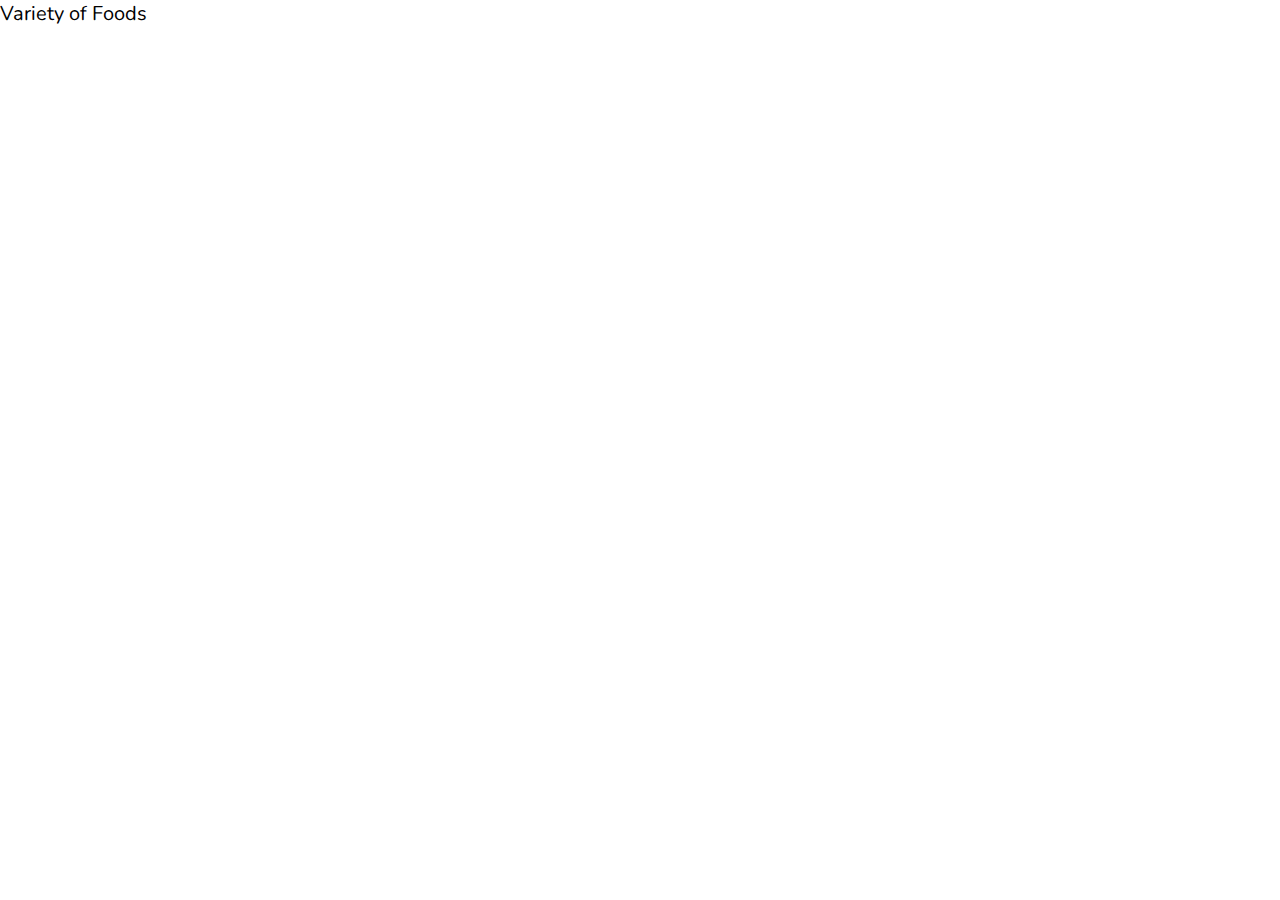
==== project1/index.html @ a5b1af3d "Project starter" ====
<!DOCTYPE html>
<html lang="en">
<head>
  <meta charset="UTF-8">
  <meta http-equiv="X-UA-Compatible" content="IE=edge">
  <meta name="viewport" content="width=device-width, initial-scale=1.0">
  <title>Foods</title>
  <link rel="stylesheet" href="https://cdnjs.cloudflare.com/ajax/libs/font-awesome/6.1.2/css/all.min.css" integrity="sha512-1sCRPdkRXhBV2PBLUdRb4tMg1w2YPf37qatUFeS7zlBy7jJI8Lf4VHwWfZZfpXtYSLy85pkm9GaYVYMfw5BC1A==" crossorigin="anonymous" referrerpolicy="no-referrer" />
  <link rel="stylesheet" href="style.css">
</head>
<body>
  <div class="container">
    <!-- Section 1 -->
    <section class="section-1">
      <h1 class="section-heading">
        Variety of Foods
      </h1>
      <div class="section-1-icons">
        <i class="fas fa-egg"></i>
        <i class="fas fa-stroopwafel"></i>
        <i class="fas fa-cheese"></i>
        <i class="fas fa-hotdog"></i>
        <i class="fas fa-drumstick-bite"></i>
        <i class="fas fa-apple-alt"></i>
        <i class="fas fa-ice-cream"></i>
        <i class="fas fa-fish"></i>
        <i class="fas fa-cookie"></i>
        <i class="fas fa-seedling"></i>
      </div>
    </section>
    <!-- End of Section 1 -->
  </div>

  <script src="script.js"></script>
</body>
</html>
---- project1/style.css ----
@import url('https://fonts.googleapis.com/css2?family=Nunito:wght@200;300;400;600;700;800;900&display=swap');

/* Common Styles */
* {
  margin: 0;
  padding: 0;
  box-sizing: border-box;
  text-decoration: none;
  outline: none;
  font-family: 'Nunito', sans-serif;
  font-weight: 400;
}

html {
  font-size: 62.5%;
}
/* End of Common Styles */
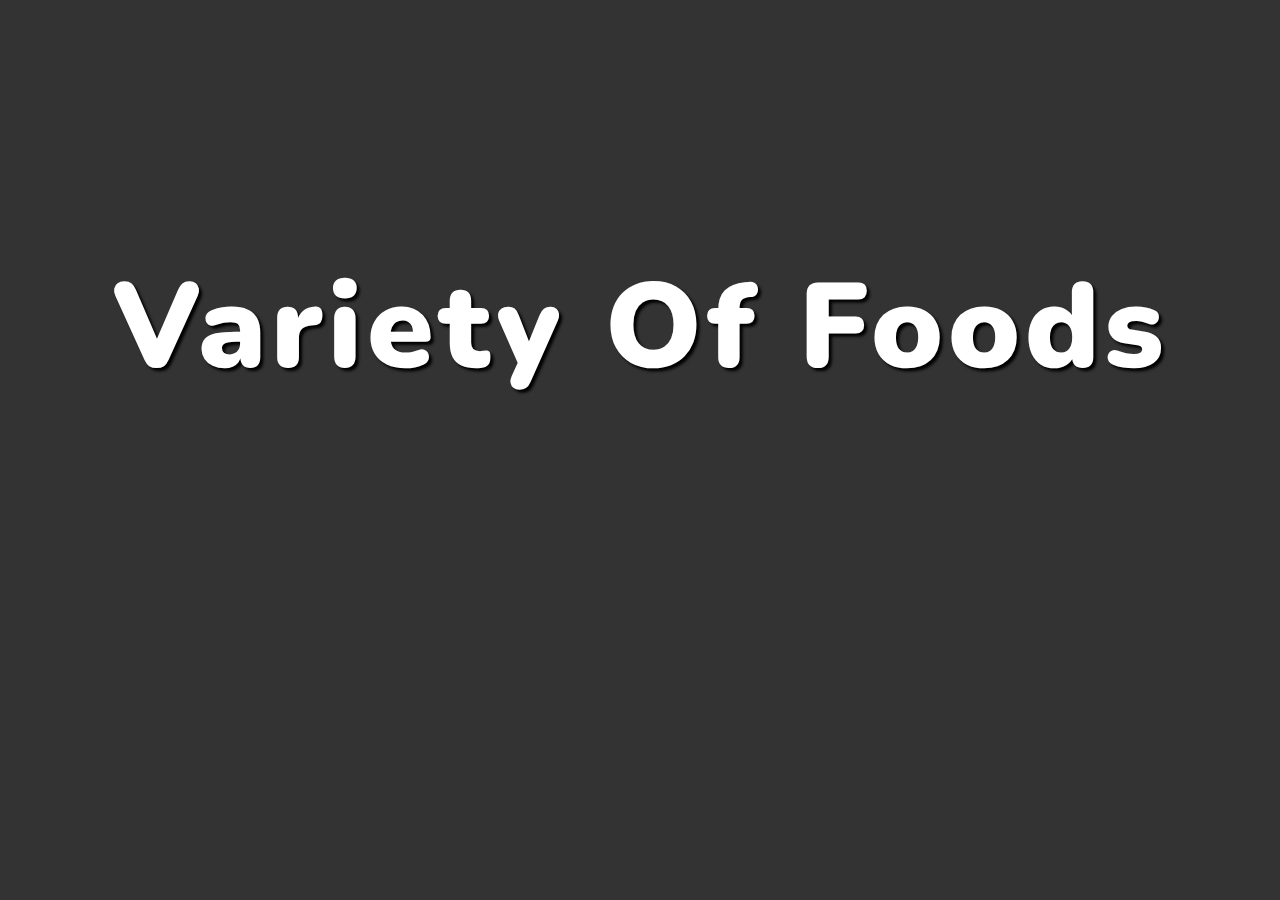
==== commit 7494fb53: "project1 - landing page &  icon slide show" ====
--- a/project1/index.html
+++ b/project1/index.html
@@ -16,7 +16,7 @@
         Variety of Foods
       </h1>
       <div class="section-1-icons">
-        <i class="fas fa-egg"></i>
+        <i class="fas fa-egg change"></i>
         <i class="fas fa-stroopwafel"></i>
         <i class="fas fa-cheese"></i>
         <i class="fas fa-hotdog"></i>
--- a/project1/style.css
+++ b/project1/style.css
@@ -14,4 +14,40 @@
 html {
   font-size: 62.5%;
 }
-/* End of Common Styles */+/* End of Common Styles */
+
+/* Section 1 */
+.section-1 {
+  width: 100%;
+  height: 100vh;
+  background-color: #333;
+  display: flex;
+  flex-direction: column;
+  align-items: center;
+  justify-content: space-evenly;
+}
+
+.section-heading {
+  font-size: 12rem;
+  font-weight: 900;
+  color: #FFF;
+  text-align: center;
+  text-transform: capitalize;
+  letter-spacing: 0.5rem;
+  text-shadow: .3rem .3rem .3rem #000;
+}
+
+.section-1-icons i {
+  font-size: 35rem;
+  color: #a79a2d;
+  position: absolute;
+  transform: translate(-50%, -50%) scale(0);
+  text-shadow: .2rem .2rem .2rem #000;
+  transition: transform 0.3s;
+}
+
+.section-1-icons i.change {
+  transform: translate(-50%, -50%) scale(1);
+  transition: transform 0.3s 0.3s;
+}
+/* End of Section 1 */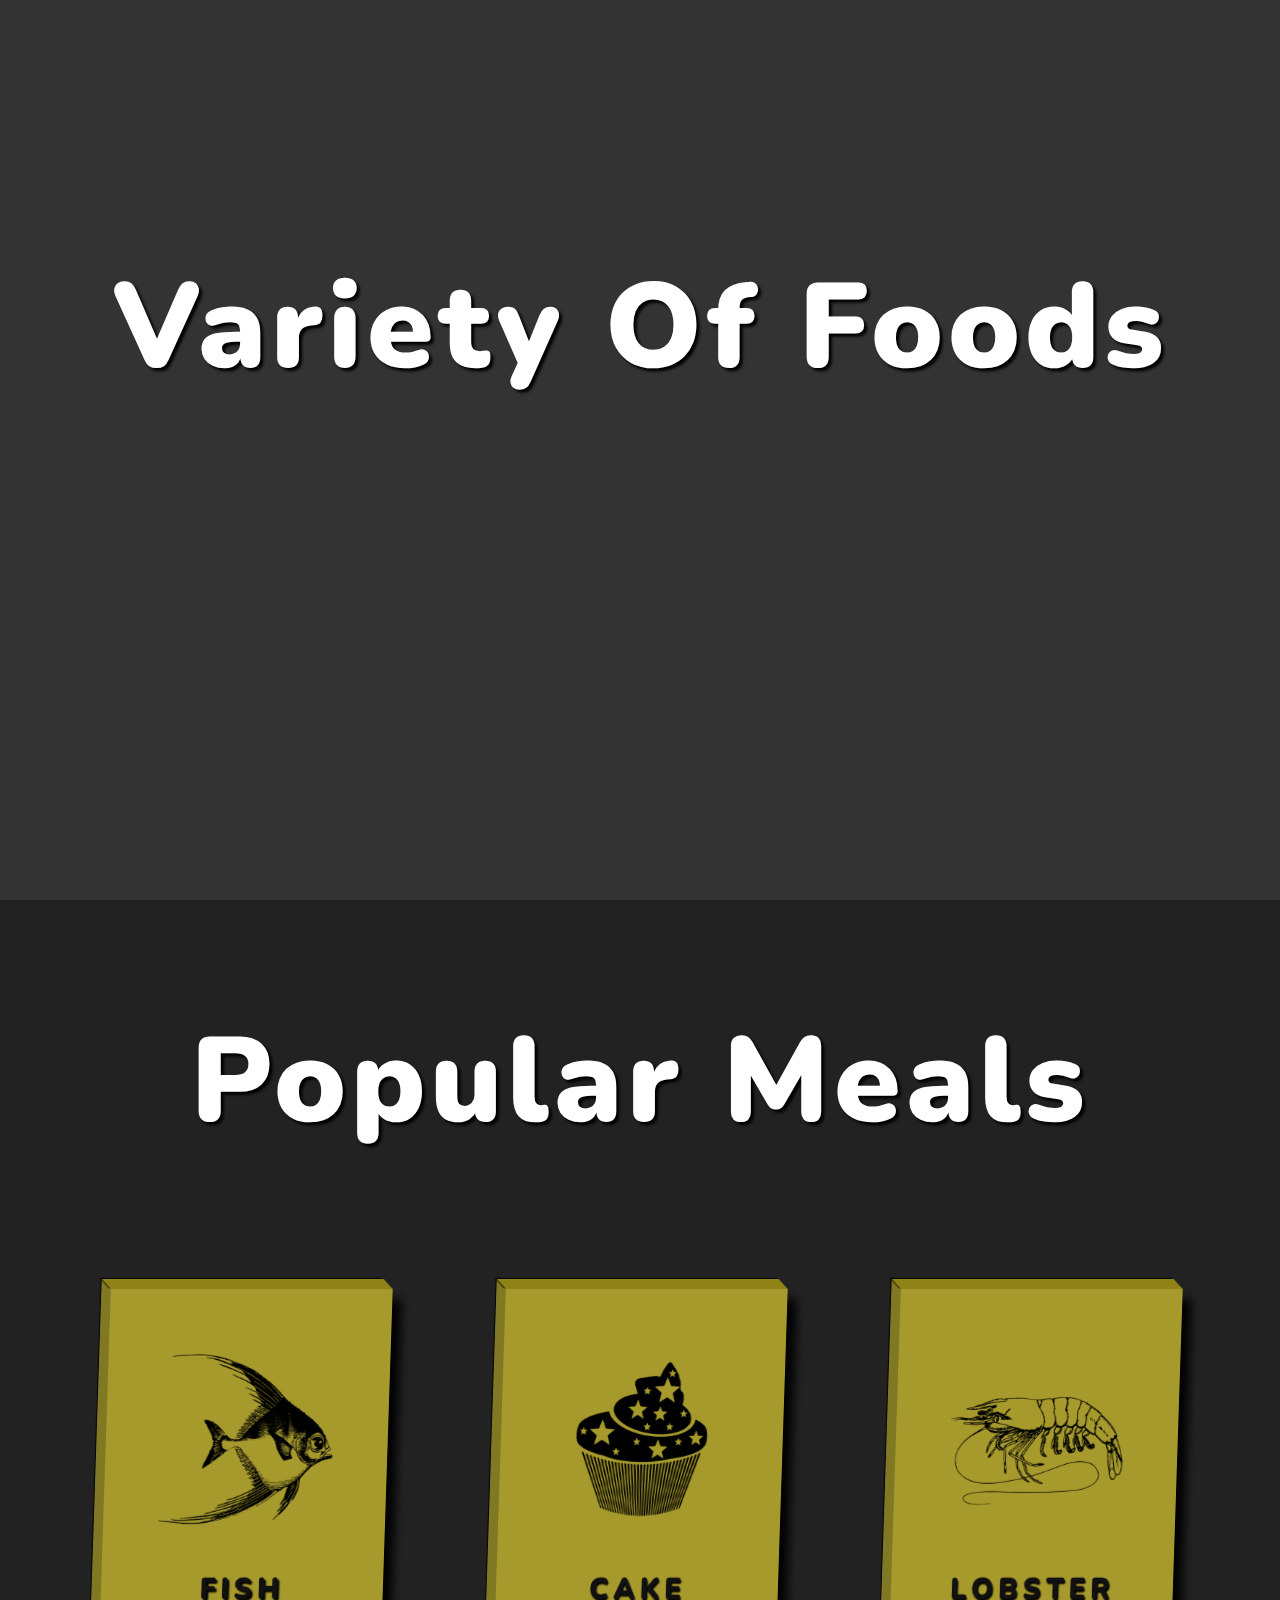
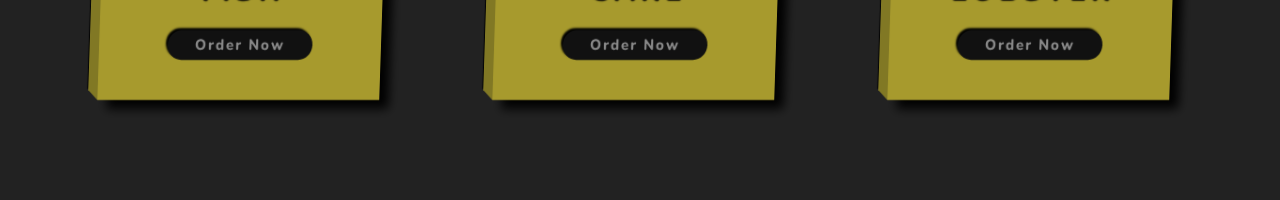
==== commit 7f79f381: "project1 - 3D cards" ====
--- a/project1/index.html
+++ b/project1/index.html
@@ -31,6 +31,28 @@
     <!-- End of Section 1 -->
   </div>
 
+  <!-- Section 2 -->
+  <section class="section-2">
+    <h1 class="section-heading">popular meals</h1>
+    <div class="cards-container">
+      <div class="card">
+        <img src="images/card-img-1.png" alt="fish" class="card-img">
+        <h3 class="card-name">Fish</h3>
+        <button class="card-btn">Order now</button>
+      </div>
+      <div class="card">
+        <img src="images/card-img-2.png" alt="cupcake" class="card-img">
+        <h3 class="card-name">Cake</h3>
+        <button class="card-btn">Order now</button>
+      </div>
+      <div class="card">
+        <img src="images/card-img-3.png" alt="lobster" class="card-img">
+        <h3 class="card-name">Lobster</h3>
+        <button class="card-btn">Order now</button>
+      </div>
+    </div>
+  </section>
+  <!-- End of Section 2 -->
   <script src="script.js"></script>
 </body>
 </html>--- a/project1/style.css
+++ b/project1/style.css
@@ -14,6 +14,16 @@
 html {
   font-size: 62.5%;
 }
+
+.section-heading {
+  font-size: 12rem;
+  font-weight: 900;
+  color: #FFF;
+  text-align: center;
+  text-transform: capitalize;
+  letter-spacing: 0.5rem;
+  text-shadow: .3rem .3rem .3rem #000;
+}
 /* End of Common Styles */
 
 /* Section 1 */
@@ -27,19 +37,9 @@
   justify-content: space-evenly;
 }
 
-.section-heading {
-  font-size: 12rem;
-  font-weight: 900;
-  color: #FFF;
-  text-align: center;
-  text-transform: capitalize;
-  letter-spacing: 0.5rem;
-  text-shadow: .3rem .3rem .3rem #000;
-}
-
 .section-1-icons i {
   font-size: 35rem;
-  color: #a79a2d;
+  color: #A79A2D;
   position: absolute;
   transform: translate(-50%, -50%) scale(0);
   text-shadow: .2rem .2rem .2rem #000;
@@ -50,4 +50,95 @@
   transform: translate(-50%, -50%) scale(1);
   transition: transform 0.3s 0.3s;
 }
-/* End of Section 1 */+/* End of Section 1 */
+
+/* Section 2 */
+.section-2 {
+  width: 100%;
+  height: 100vh;
+  background-color: #222;
+  display: flex;
+  flex-direction: column;
+  justify-content: space-between;
+  padding: 10rem 0;
+}
+
+.cards-container {
+  display: flex;
+  justify-content: space-evenly;
+}
+
+.card {
+  width: 30rem;
+  background-color: #A79A2D;
+  padding: 4rem;
+  display: flex;
+  flex-direction: column;
+  justify-content: space-between;
+  align-items: center;
+  box-shadow: 1rem 1rem 1rem #000;
+  position: relative;
+  transform: rotateY(20deg) skewX(-2deg);
+  transition: transform .5s, box-shadow .5s;
+}
+
+.card::before {
+  content: "";
+  height: 100%;
+  width: 1rem;
+  background-color: #817824;
+  position: absolute;
+  top: 0;
+  left: -1rem;
+  transform: skewY(45deg);
+  transform-origin: right;
+  box-shadow: -0.1rem -0.1rem 0.1rem #000;
+}
+
+.card::after {
+  content: "";
+  height: 1rem;
+  width: 100%;
+  background-color: #8F8317;
+  position: absolute;
+  top: -1rem;
+  left: 0;
+  transform: skewX(45deg);
+  transform-origin: bottom;
+  box-shadow: -0.1rem -0.1rem 0.1rem #000;
+}
+
+.card:hover {
+  transform: rotateY(20deg) skewX(-2deg) translateY(-3rem);
+  box-sizing: 2rem 2rem 2rem #000;
+}
+
+.card-img {
+  width: 100%;
+}
+
+.card-name {
+  font-size: 3rem;
+  font-weight: 900;
+  text-transform: uppercase;
+  letter-spacing: 0.5rem;
+  color: #111;
+  margin: 2rem 0;
+  text-shadow: .15rem .15rem .15rem #000;
+}
+
+.card-btn {
+  width: 70%;
+  background-color: #111;
+  color: #888;
+  border-radius: 5rem;
+  font-size: 1.5rem;
+  font-weight: 800;
+  letter-spacing: .2rem;
+  text-transform: capitalize;
+  border: none;
+  padding: .5rem 0;
+  cursor: pointer;
+  box-shadow: -0.2rem -0.2rem 0.2rem #000;
+}
+/* End of Section 2 */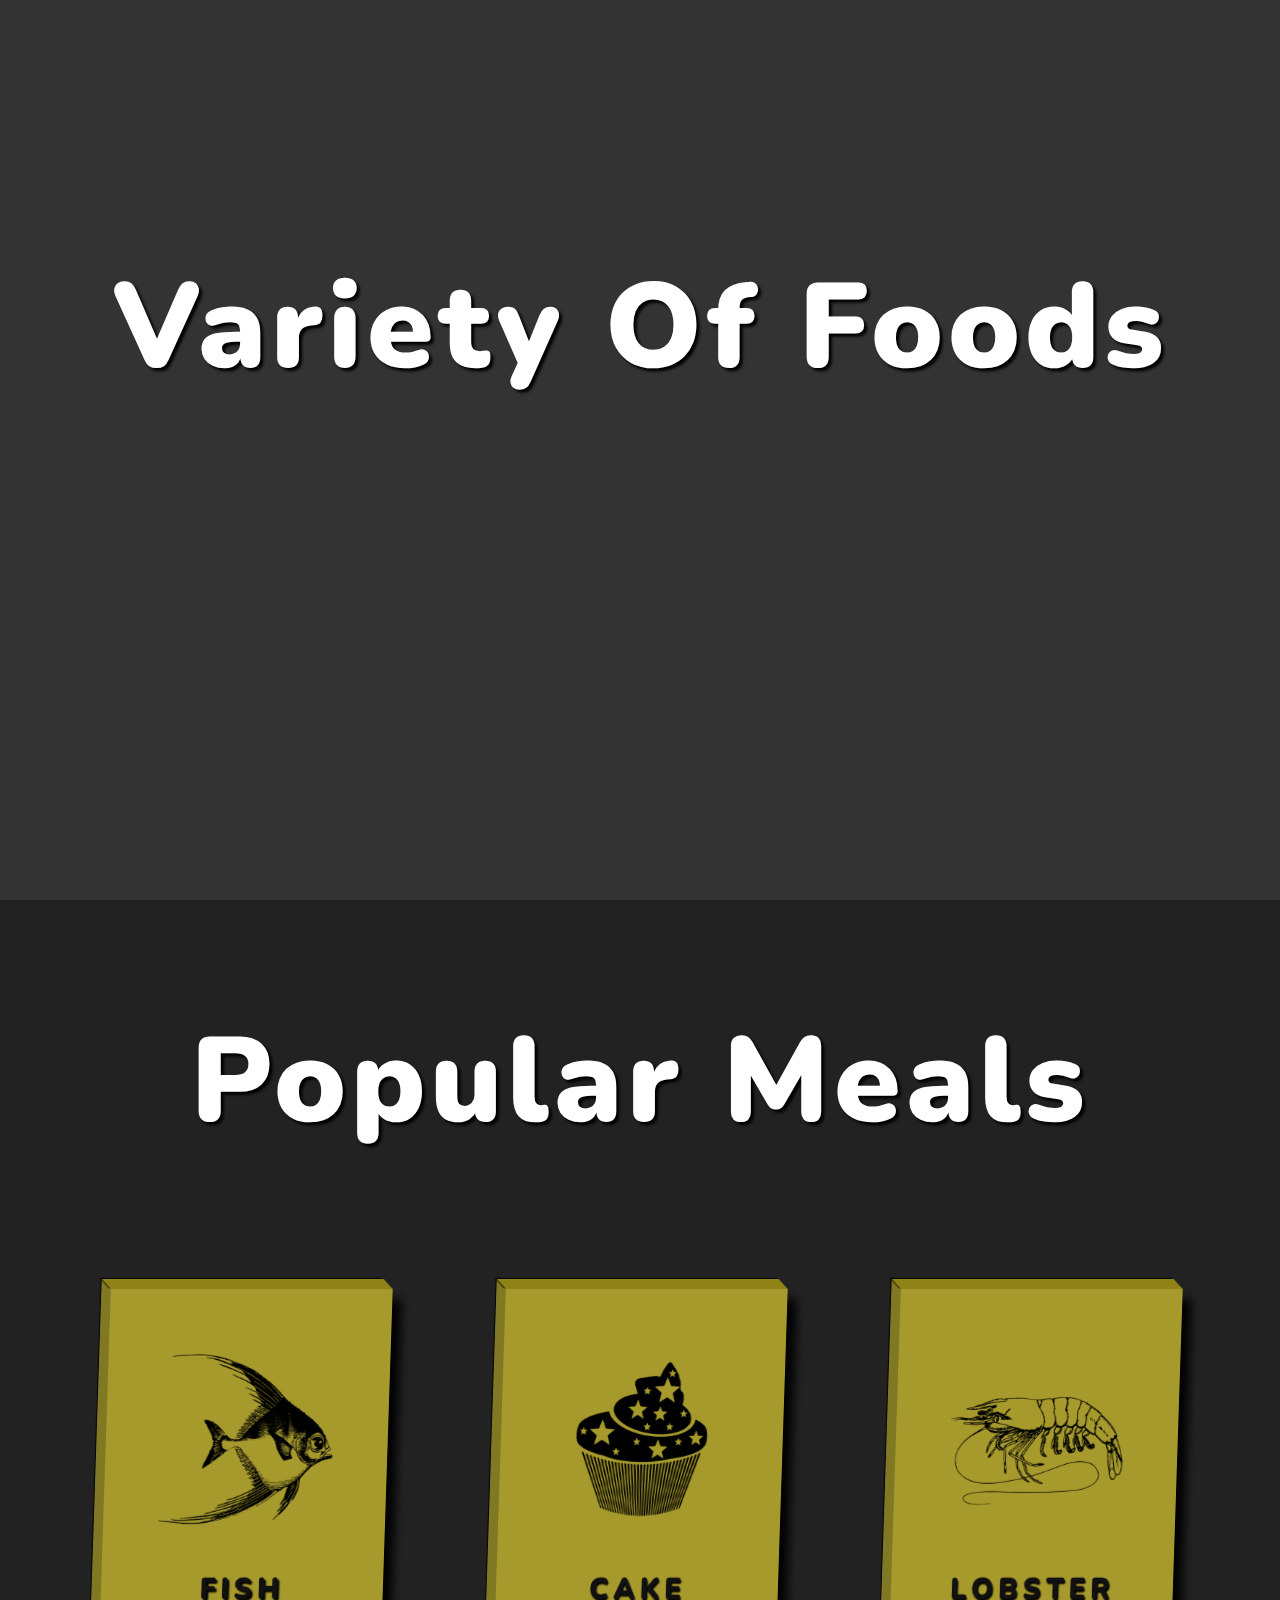
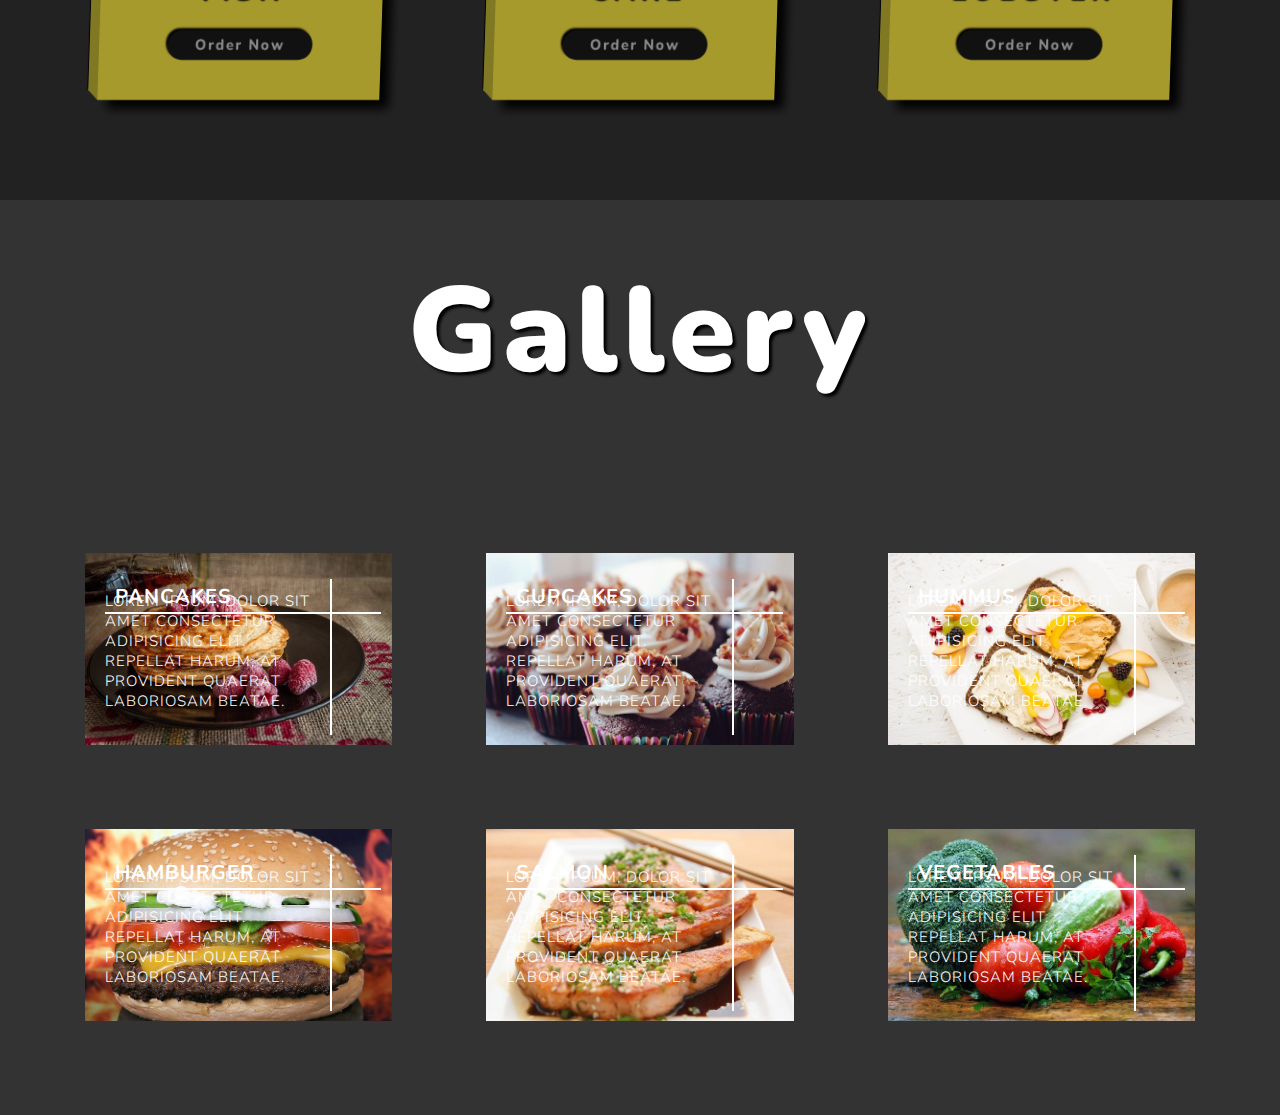
==== commit cc8811e5: "." ====
--- a/project1/index.html
+++ b/project1/index.html
@@ -53,6 +53,44 @@
     </div>
   </section>
   <!-- End of Section 2 -->
+
+  <!-- Section 3 -->
+  <section class="section-3">
+    <h1 class="section-heading">gallery</h1>
+    <div class="gallery">
+      <a href="javascript:void(0)" class="gallery-link" title="Order Now">
+        <img src="images/gallery-img-1.jpg" class="food-img">
+        <h3 class="food-name">Pancakes</h3>
+        <p class="food-description">Lorem ipsum, dolor sit amet consectetur adipisicing elit. Repellat harum, at provident quaerat laboriosam beatae.</p>
+      </a>
+      <a href="javascript:void(0)" class="gallery-link" title="Order Now">
+        <img src="images/gallery-img-2.jpg" class="food-img">
+        <h3 class="food-name">Cupcakes</h3>
+        <p class="food-description">Lorem ipsum, dolor sit amet consectetur adipisicing elit. Repellat harum, at provident quaerat laboriosam beatae.</p>
+      </a>
+      <a href="javascript:void(0)" class="gallery-link" title="Order Now">
+        <img src="images/gallery-img-3.jpg" class="food-img">
+        <h3 class="food-name">Hummus</h3>
+        <p class="food-description">Lorem ipsum, dolor sit amet consectetur adipisicing elit. Repellat harum, at provident quaerat laboriosam beatae.</p>
+      </a>
+      <a href="javascript:void(0)" class="gallery-link" title="Order Now">
+        <img src="images/gallery-img-4.jpg" class="food-img">
+        <h3 class="food-name">Hamburger</h3>
+        <p class="food-description">Lorem ipsum, dolor sit amet consectetur adipisicing elit. Repellat harum, at provident quaerat laboriosam beatae.</p>
+      </a>
+      <a href="javascript:void(0)" class="gallery-link" title="Order Now">
+        <img src="images/gallery-img-5.jpg" class="food-img">
+        <h3 class="food-name">Salmon</h3>
+        <p class="food-description">Lorem ipsum, dolor sit amet consectetur adipisicing elit. Repellat harum, at provident quaerat laboriosam beatae.</p>
+      </a>
+      <a href="javascript:void(0)" class="gallery-link" title="Order Now">
+        <img src="images/gallery-img-6.jpg" class="food-img">
+        <h3 class="food-name">Vegetables</h3>
+        <p class="food-description">Lorem ipsum, dolor sit amet consectetur adipisicing elit. Repellat harum, at provident quaerat laboriosam beatae.</p>
+      </a>
+    </div>
+  </section>
+  <!-- End of Section 3 -->
   <script src="script.js"></script>
 </body>
 </html>--- a/project1/style.css
+++ b/project1/style.css
@@ -141,4 +141,73 @@
   cursor: pointer;
   box-shadow: -0.2rem -0.2rem 0.2rem #000;
 }
-/* End of Section 2 */+/* End of Section 2 */
+
+/* Section 3 */
+.section-3 {
+  background-color: #333;
+  padding: 5rem 0;
+}
+
+.gallery {
+  display: flex;
+  flex-wrap: wrap;
+  align-items: center;
+  justify-content: space-evenly;
+  margin-top: 10rem;
+}
+
+.gallery-link {
+  position: relative;
+  margin: 4rem 1rem;
+}
+
+.gallery-link::before {
+  content: "";
+  position: absolute;
+  top: 2vw;
+  left: 80%;
+  width: .2rem;
+  height: 80%;
+  background-color: #FFF;
+}
+
+.gallery-link::after {
+  content: "";
+  position: absolute;
+  top: 30%;
+  left: 2rem;
+  width: 90%;
+  height: .2rem;
+  background-color: #FFF;
+}
+
+.food-img {
+  width: 24vw;
+  height: 15vw;
+  object-fit: cover;
+}
+
+.food-name {
+  position: absolute;
+  top: 3rem;
+  left: 3rem;
+  font-size: 2rem;
+  font-weight: 700;
+  text-transform: uppercase;
+  letter-spacing: 0.1rem;
+  color: #FFF;
+}
+
+.food-description {
+  position: absolute;
+  bottom: 3vw;
+  left: 2rem;
+  width: 70%;
+  font-size: 1.5rem;
+  font-weight: 300;
+  letter-spacing: .1rem;
+  text-transform: uppercase;
+  color: #FFF;
+}
+/* End of Section 3 */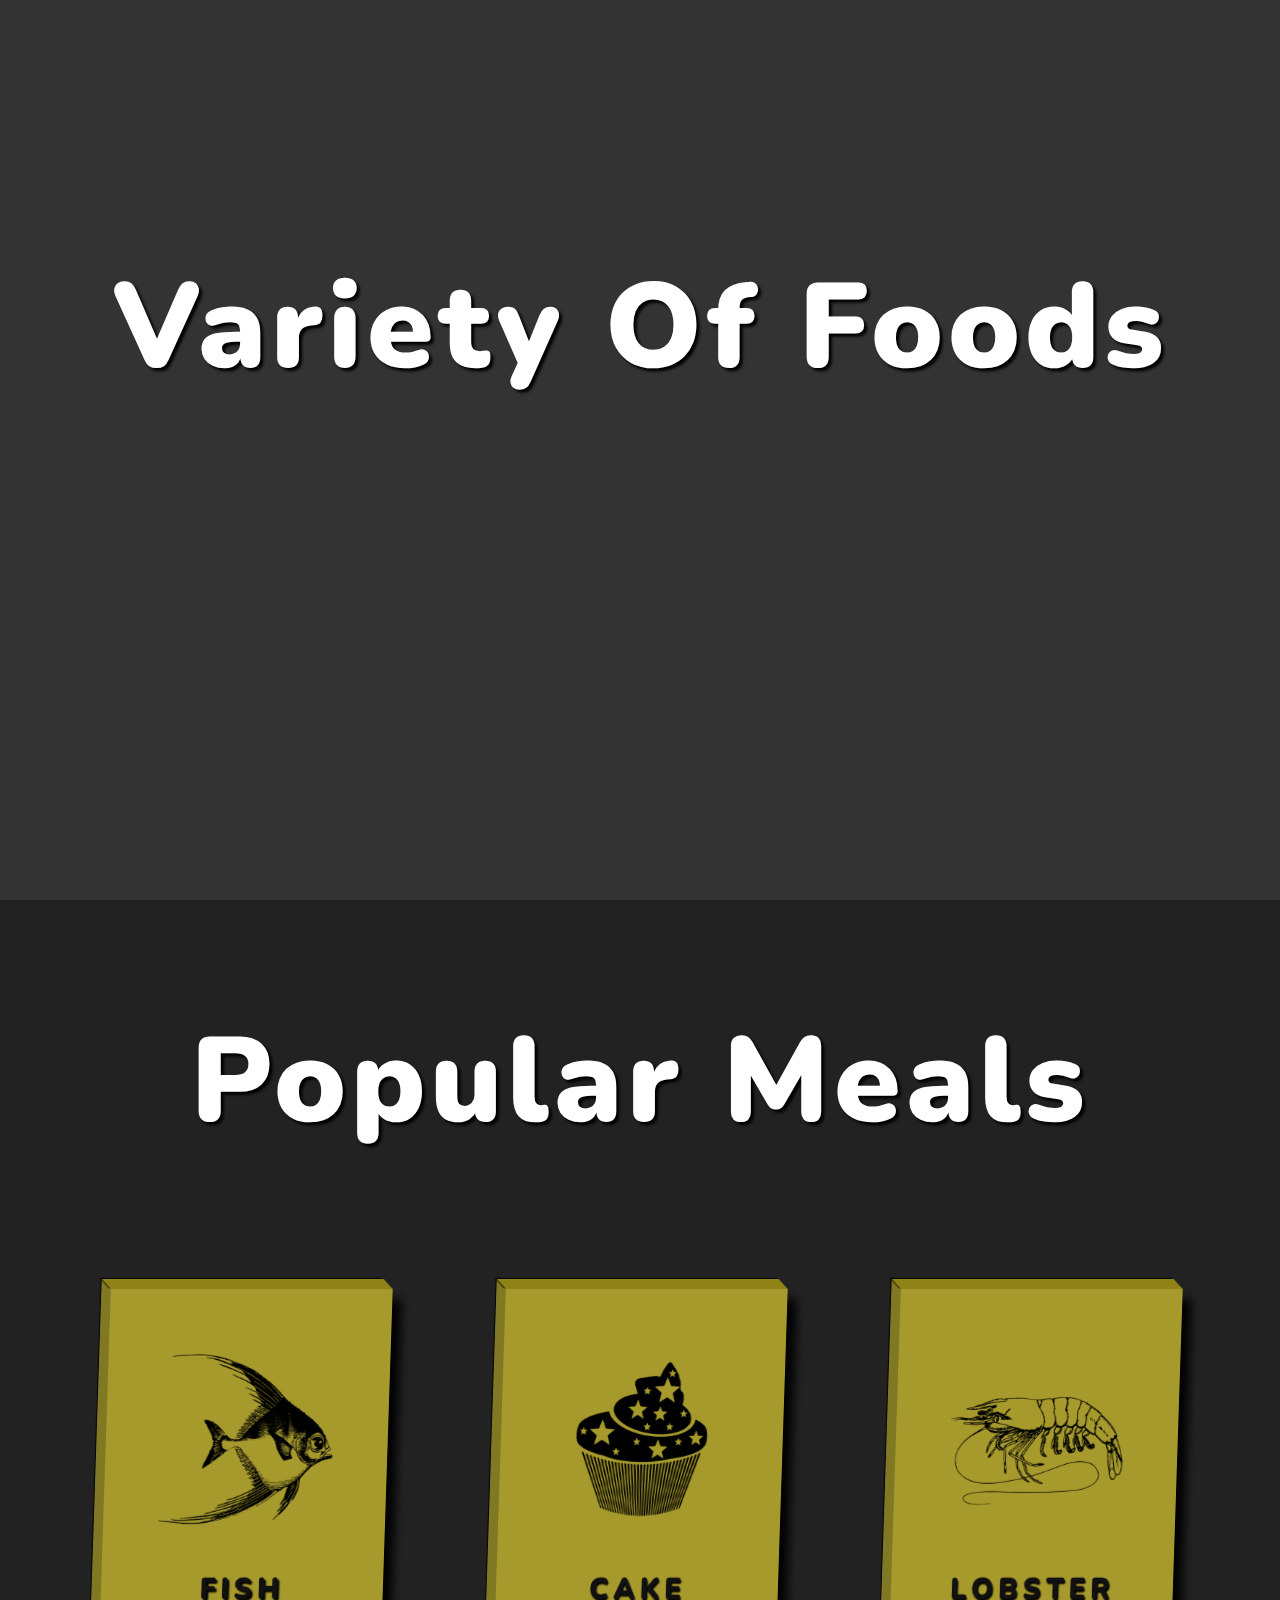
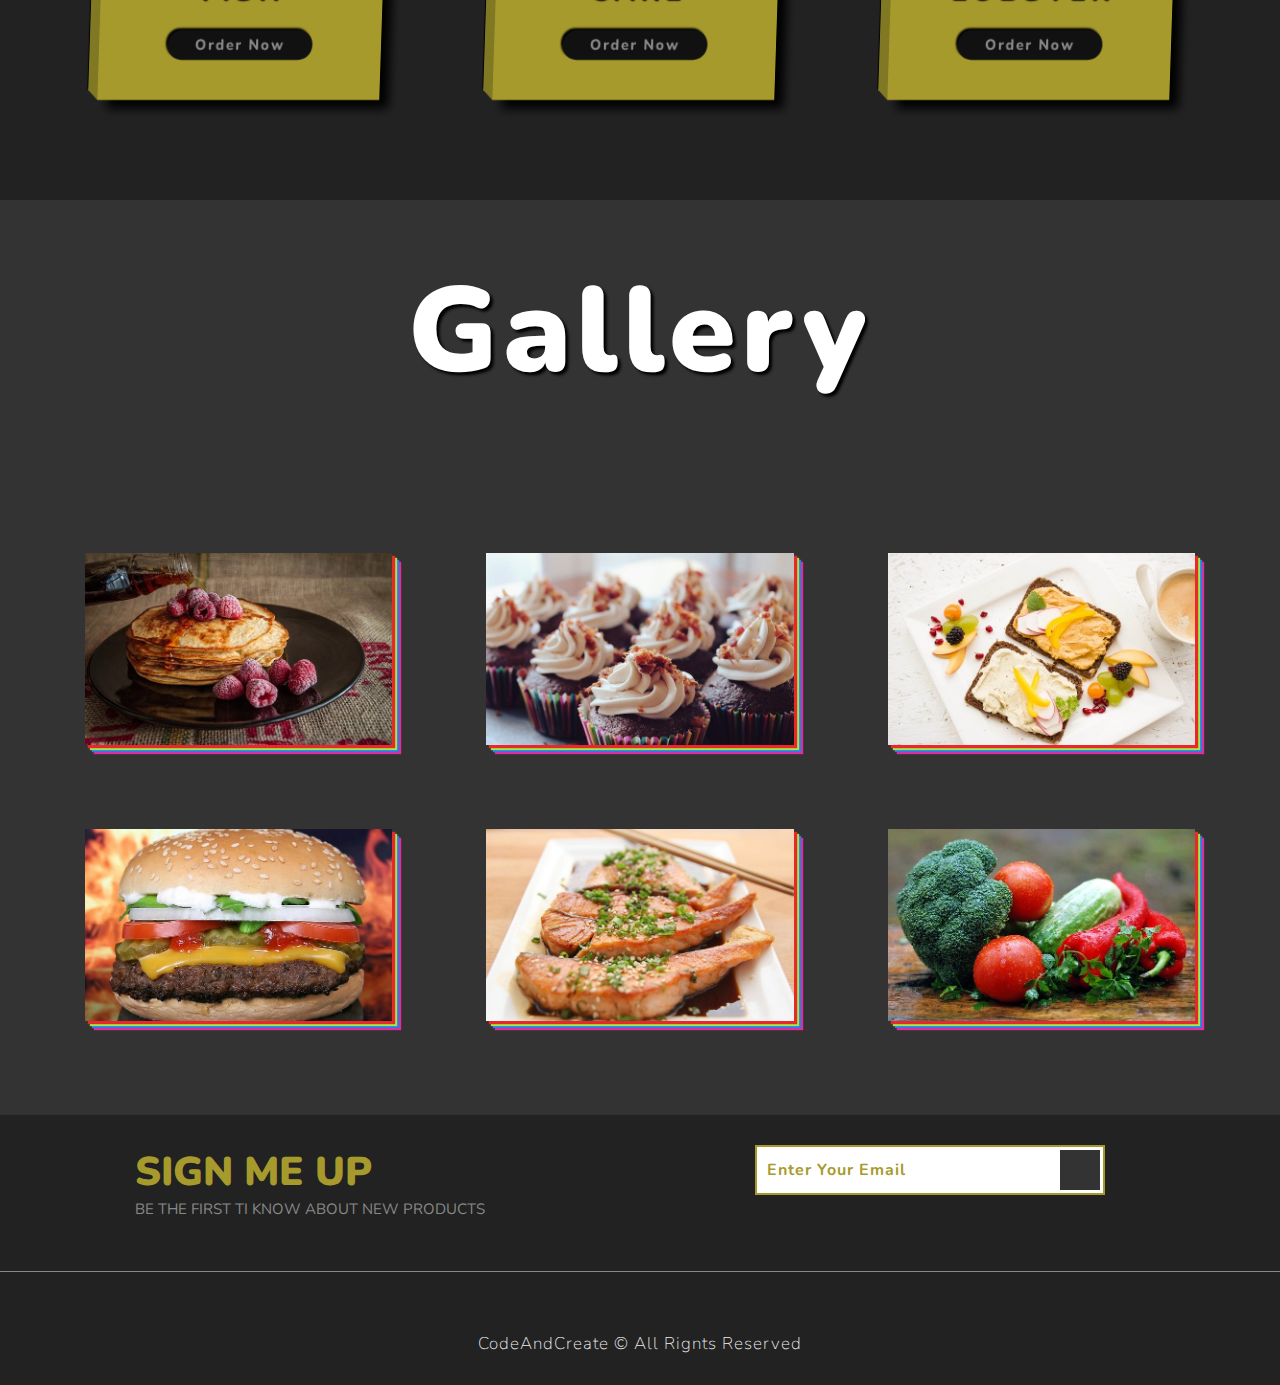
==== commit 06dd16ee: "footer" ====
--- a/project1/index.html
+++ b/project1/index.html
@@ -91,6 +91,24 @@
     </div>
   </section>
   <!-- End of Section 3 -->
+
+  <!-- Section 4 -->
+    <section class="section-4">
+      <div class="section-4-text">
+        <h2 class="section-4-heading">Sign Me Up</h2>
+        <p class="section-4-paragraph">Be the first ti know about new products</p>
+      </div>
+      <form class="signup-form">
+        <input type="email" class="signup-form-input" placeholder="Enter Your Email" />
+        <button type="submit" class="signup-form-btn">
+          <i class="fa-solid fa-arrow-right"></i>
+        </button>
+      </form>
+      <p class="copyrignt">
+        CodeAndCreate &copy; All Rignts Reserved
+      </p>
+    </section>
+  <!-- End of Section 4 -->
   <script src="script.js"></script>
 </body>
 </html>--- a/project1/style.css
+++ b/project1/style.css
@@ -168,8 +168,14 @@
   top: 2vw;
   left: 80%;
   width: .2rem;
+  height: 0;
+  background-color: #FFF;
+  z-index: 10;
+  transition: height 0.5s;
+}
+
+.gallery-link:hover::before {
   height: 80%;
-  background-color: #FFF;
 }
 
 .gallery-link::after {
@@ -177,15 +183,35 @@
   position: absolute;
   top: 30%;
   left: 2rem;
-  width: 90%;
+  width: 0;
   height: .2rem;
   background-color: #FFF;
+  transition: width .5s;
+}
+
+.gallery-link:hover::after {
+  width: 90%;
 }
 
 .food-img {
   width: 24vw;
   height: 15vw;
   object-fit: cover;
+  box-shadow: .3rem .3rem .1rem #E92929, 
+              .5rem .5rem .1rem #A2E946, 
+              .7rem .7rem .1rem #297CE9, 
+              .9rem .9rem .1rem #E92999;
+  transition: all .5s;
+}
+
+.gallery-link:hover .food-img {
+  box-shadow: 1rem 1rem .1rem #E92929, 
+              2rem 2rem .1rem #A2E946, 
+              3rem 3rem .1rem #297CE9, 
+              4rem 4rem .1rem #E92999;
+  filter: blur(0.5rem);
+  opacity: 0.5;
+  transform: scale(1.1);
 }
 
 .food-name {
@@ -197,6 +223,14 @@
   text-transform: uppercase;
   letter-spacing: 0.1rem;
   color: #FFF;
+  width: 0;
+  overflow: hidden;
+  transition: width .3s;
+}
+
+.gallery-link:hover .food-name {
+  width: 100%;
+  transition: width 1.5s .5s;
 }
 
 .food-description {
@@ -209,5 +243,87 @@
   letter-spacing: .1rem;
   text-transform: uppercase;
   color: #FFF;
-}
-/* End of Section 3 */+  opacity: 0;
+  visibility: hidden;
+  transition: opacity .3s;
+}
+
+.gallery-link:hover .food-description {
+  opacity: 1;
+  visibility: visible;
+  transition: opacity 1s 1s;
+}
+/* End of Section 3 */
+
+/* Section 4 */
+.section-4 {
+  width: 100%;
+  height: 30vh;
+  background-color: #222;
+  display: flex;
+  justify-content: space-around;
+  align-items: flex-start;
+  padding: 3rem 0;
+  position: relative;
+}
+
+.section-4-text {
+  text-transform: uppercase;
+}
+
+.section-4-heading {
+  font-size: 4rem;
+  font-weight: 900;
+  color: #A79A2D;
+}
+
+.section-4-paragraph {
+  font-size: 1.5rem;
+  color: #888;
+}
+
+.signup-form {
+  display: flex;
+  align-items: center;
+}
+
+.signup-form-input {
+  width: 35rem;
+  height: 5rem;
+  padding: 1rem;
+  border: .2rem solid #A79A2D;
+  font-size: 1.6rem;
+  font-weight: 700;
+  letter-spacing: .1rem;
+  color: #A79A2D;
+}
+
+.signup-form-input::placeholder {
+  color: #A79A2D;
+}
+
+.signup-form-btn {
+  position: relative;
+  left: -4.5rem;
+  width: 4rem;
+  height: 4rem;
+  background-color: #333;
+  color: #A79A2D;
+  border: none;
+  font-size: 1.8rem;
+  cursor: pointer;
+}
+
+.copyrignt {
+  position: absolute;
+  bottom: 3rem;
+  font-size: 1.7rem;
+  font-weight: 200;
+  color: #EEE;
+  letter-spacing: 0.1rem;
+  border-top: .1rem solid #888;
+  padding-top: 6rem;
+  width: 100%;
+  text-align: center;
+}
+/* End of Section 4 */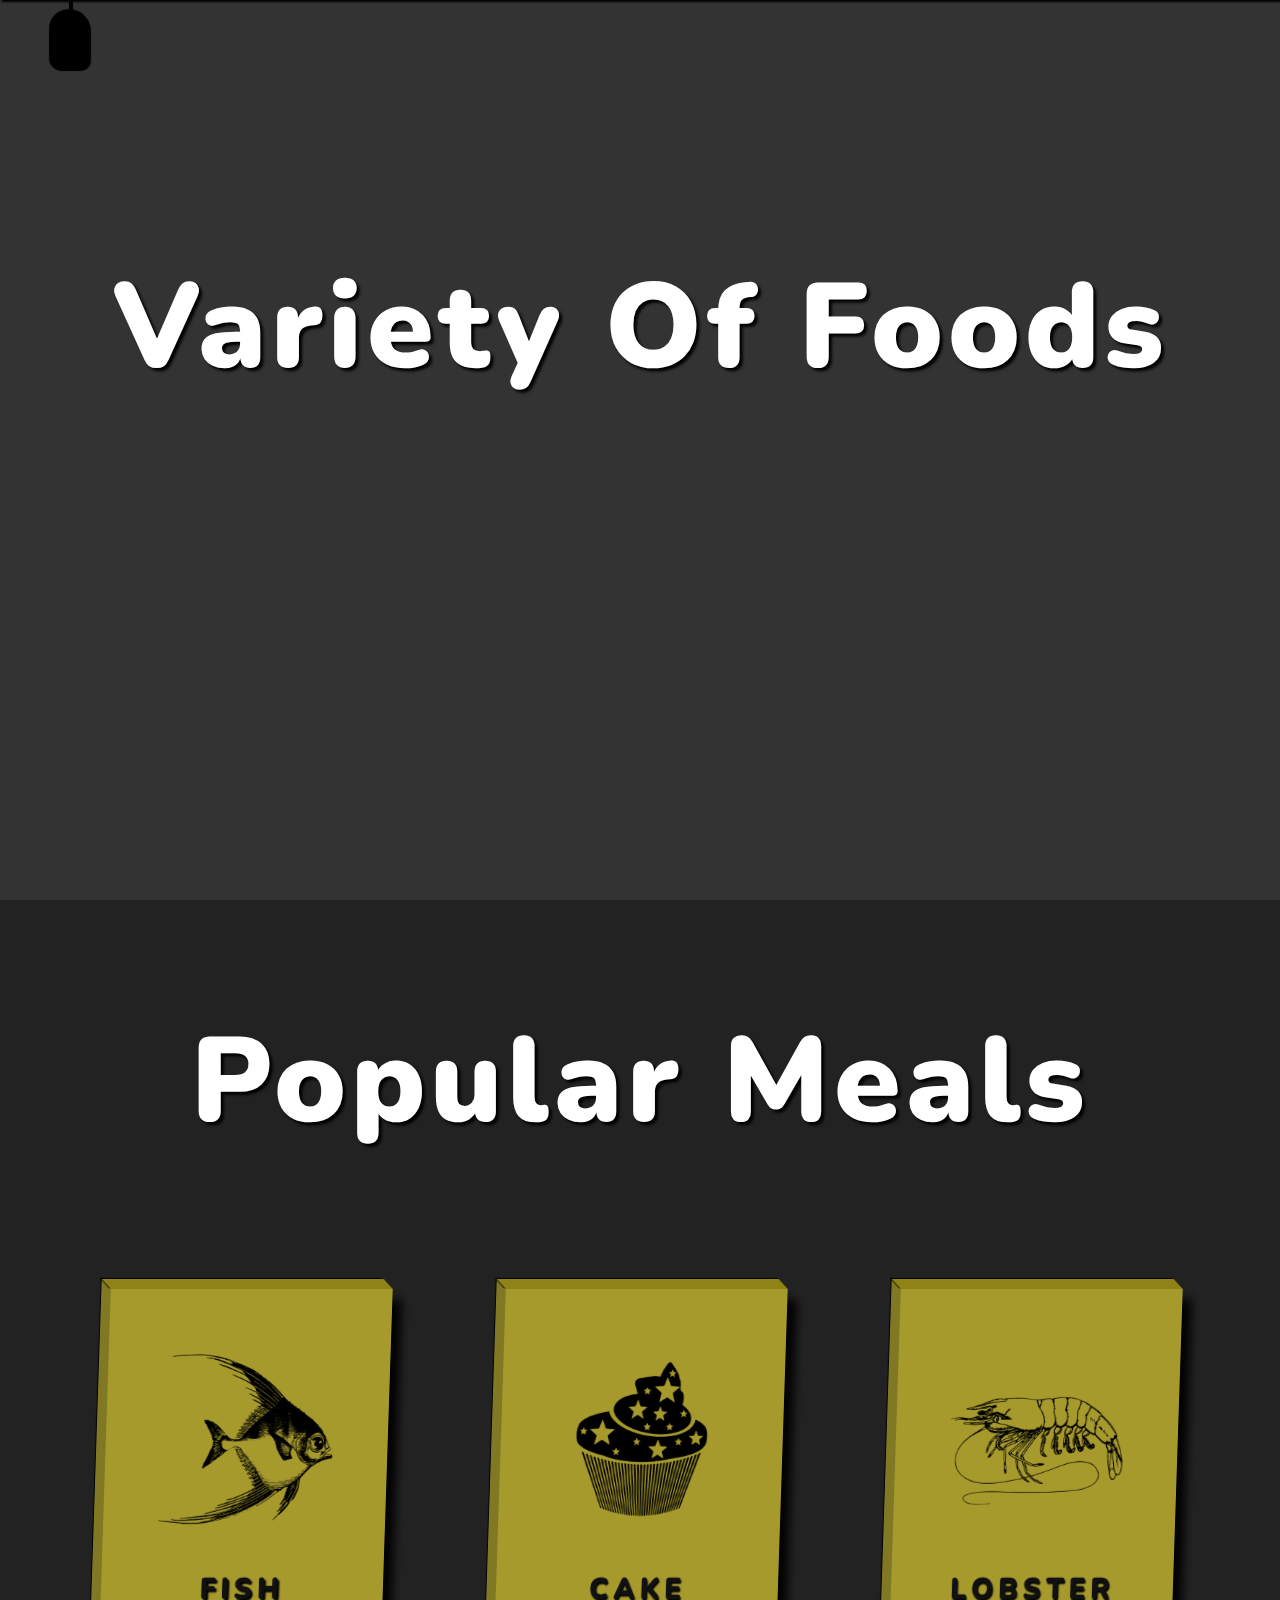
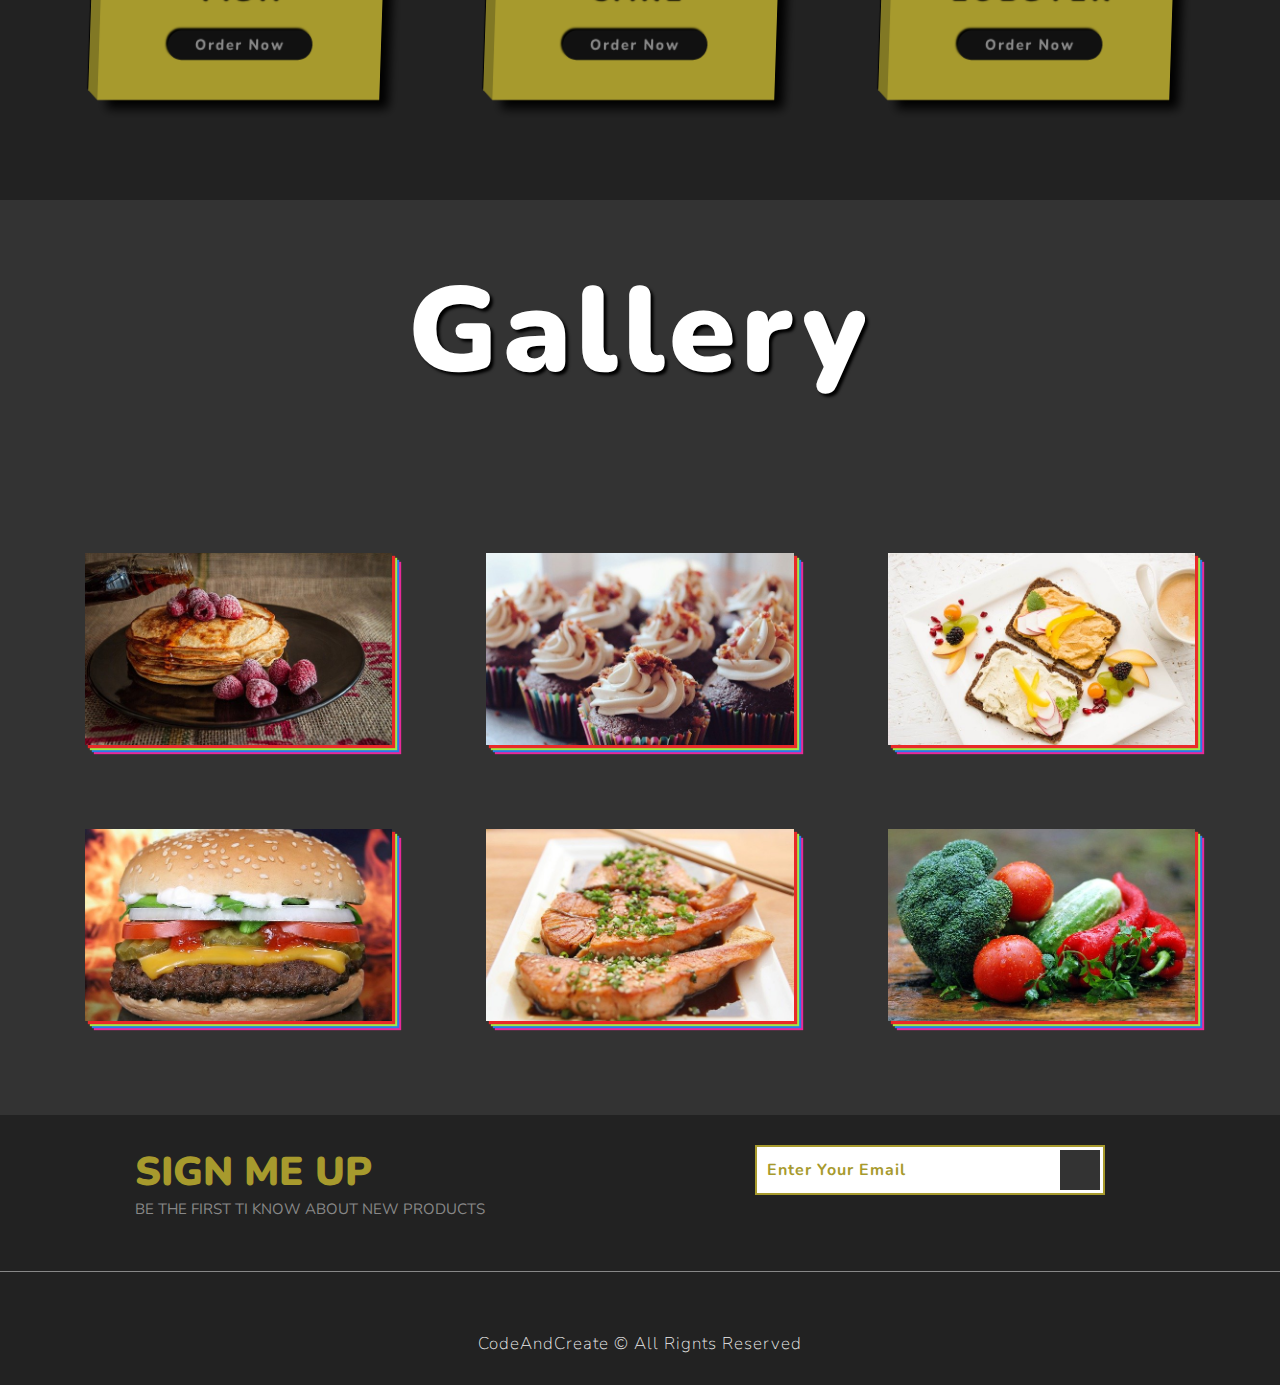
==== commit d444a3cb: "navbar" ====
--- a/project1/index.html
+++ b/project1/index.html
@@ -9,6 +9,35 @@
   <link rel="stylesheet" href="style.css">
 </head>
 <body>
+
+  <!-- Navbar -->
+  <nav class="navbar target">
+    <a href="javascript:void(0)" class="navbar-link">
+      <i class="fas fa-home"></i>
+      <span>Home</span>
+    </a>
+    <a href="javascript:void(0)" class="navbar-link">
+      <i class="fas fa-utensils"></i>
+      <span>Meals</span>
+    </a>
+    <a href="javascript:void(0)" class="navbar-link">
+      <i class="fas fa-hamburger"></i>
+      <span>Burger</span>
+    </a>
+    <a href="javascript:void(0)" class="navbar-link">
+      <i class="fas fa-pizza-slice"></i>
+      <span>Pizza</span>
+    </a>
+    <a href="javascript:void(0)" class="navbar-link">
+      <i class="fas fa-blender-phone"></i>
+      <span>Contact</span>
+    </a>
+  </nav>
+  <div class="menu target">
+
+  </div>
+  <!-- End of Navbar -->
+
   <div class="container">
     <!-- Section 1 -->
     <section class="section-1">
--- a/project1/style.css
+++ b/project1/style.css
@@ -25,6 +25,112 @@
   text-shadow: .3rem .3rem .3rem #000;
 }
 /* End of Common Styles */
+
+/* Navbar */
+.navbar {
+  width: 100%;
+  height: 14rem;
+  background-color: #000;
+  position: fixed;
+  top: -14rem;
+  z-index: 100;
+  display: flex;
+  justify-content: center;
+  align-items: center;
+  box-shadow: 0.2rem 0.2rem 0.2rem #000;
+  transition: top 0.4s;
+}
+
+.navbar.change {
+  top: 0;
+  transition: top 0.4s 0.2s;
+}
+
+.navbar-link {
+  color: #AAA;
+  margin: 0 4rem;
+  display: flex;
+  flex-direction: column;
+  justify-content: center;
+  align-items: center;
+  opacity: 0;
+  transition: color 0.3s opacity 0.2s;
+}
+
+.change .navbar-link {
+  opacity: 1;
+}
+
+.change .navbar-link:nth-child(1) {
+  transition: opacity 0.4s 0.5s,
+  color .3s;
+}
+
+.change .navbar-link:nth-child(2) {
+  transition: opacity 0.4s 0.6s,
+  color .3s;
+}
+
+.change .navbar-link:nth-child(3) {
+  transition: opacity 0.4s 0.7s,
+  color .3s;
+}
+
+.change .navbar-link:nth-child(4) {
+  transition: opacity 0.4s 0.8s,
+  color .3s;
+}
+
+.change .navbar-link:nth-child(5) {
+  transition: opacity 0.4s 0.9s,
+  color .3s;
+}
+
+.navbar-link:hover {
+  color: #FFF;
+}
+
+.navbar-link i {
+  font-size: 7rem;
+}
+
+.navbar-link span {
+  font-size: 2.5rem;
+  font-weight: 900;
+  letter-spacing: 0.5rem;
+  margin-top: 0.5rem;
+}
+
+.menu {
+  width: 4rem;
+  height: 6rem;
+  background-color: #000;
+  position: fixed;
+  top: 1rem;
+  left: 5rem;
+  border-radius: 30rem 30rem 15rem 15rem;
+  box-shadow: .1rem .1rem .1rem #000,
+              -.1rem -.1rem .1rem #000;
+  cursor: pointer;
+  transition: top 0.4s 0.2s;
+}
+
+.menu.change {
+  top: 15rem;
+  transition: top 0.4s;
+}
+
+.menu::before {
+  content: "";
+  width: 0.3rem;
+  height: 15rem;
+  background-color: #000;
+  position: absolute;
+  top: -15rem;
+  left: calc(50% - 0.15rem);
+  box-shadow: 0.1rem 0 0.1rem #000;
+}
+/* End of Navbar */
 
 /* Section 1 */
 .section-1 {
